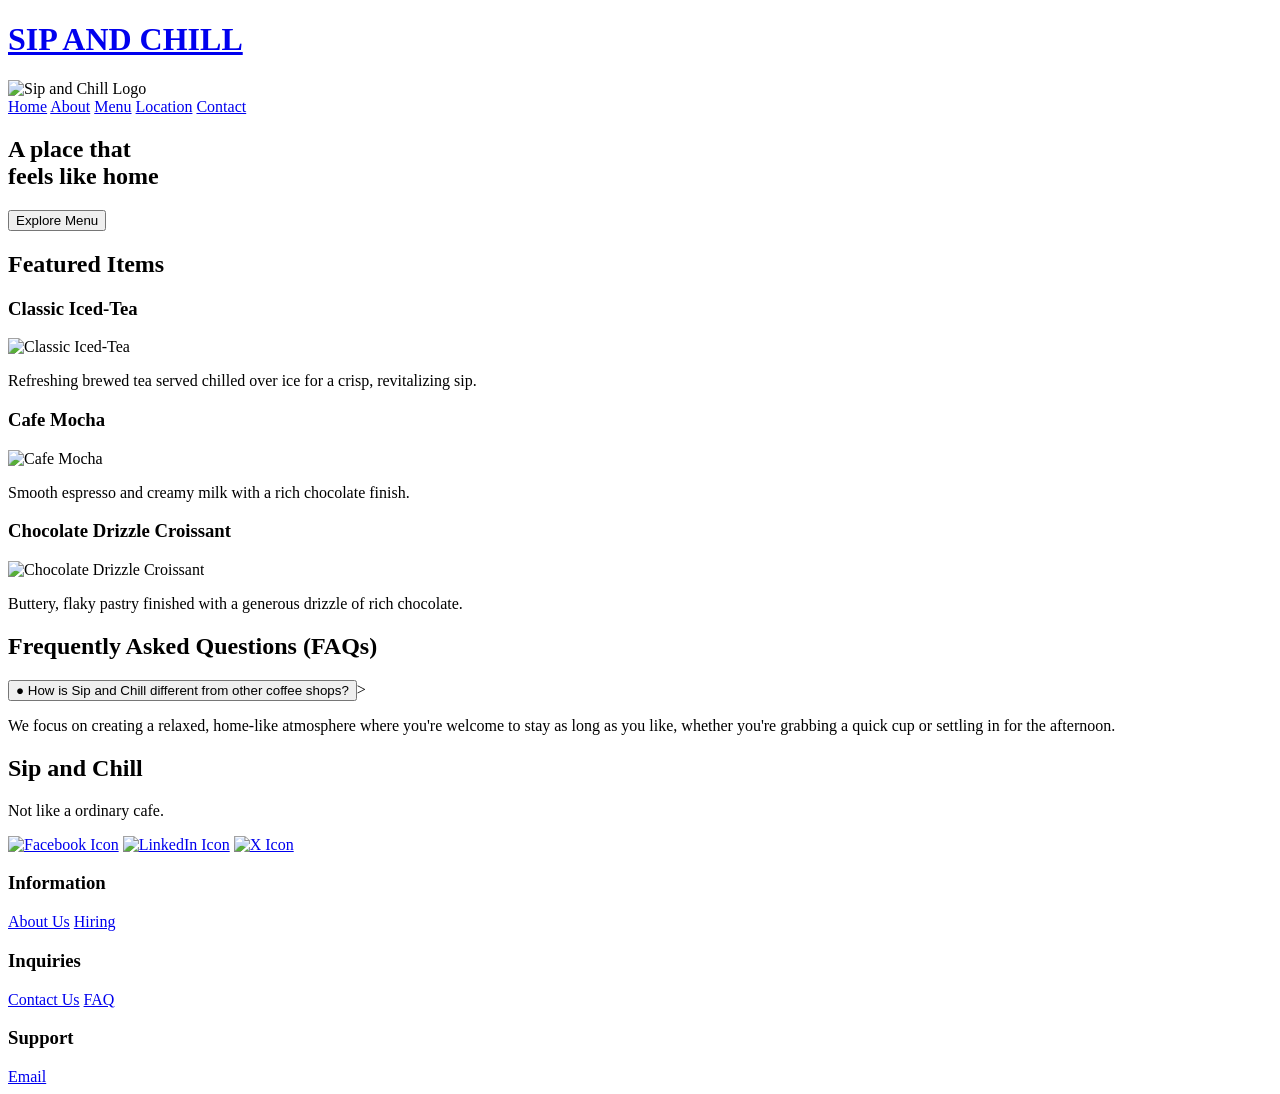
==== index.html @ 415c11a2 "Creating FAQ's" ====
<!DOCTYPE html>
<html lang="en">
<head>
    <meta charset="UTF-8">
    <meta name="viewport" content="width=device-width, initial-scale=1.0">
    <link rel="stylesheet" href="style.css">
    <!-- fonts pare-->
    <link href="https://googleapis.com" rel="stylesheet">

    <title>Home Page</title>
</head>
<body>
    <header>
        <!-- Sip and Chill Logo -->
        <div class="logo">
            <a href="index.html"><h1>SIP AND CHILL</h1></a>
            <img src="Sip_And_Chill_Logo.png" alt="Sip and Chill Logo" class="logo-img">
        </div>
 
        <nav>
            <a href="index.html">Home</a>
            <a href="about.html">About</a>
            <a href="menu.html">Menu</a>
            <a href="location.html">Location</a>
            <a href="contact.html">Contact</a>
        </nav>
    </header>

    <!-- Hero Section, explore menu, p -->
    <section class="hero">
            <div class="content">
                <h2>A place that<br>
                feels like home</h2>

                <a href="menu.html" class="btn"><button>Explore Menu</button></a>
            </div> 
            
    </section>

    <!-- Featured Section -->
    <section class="featured-section">
        <h2>Featured Items</h2>

            <div class="featured-grid">

                <div class="left-items">

                    <div class="item1">

                        <h3>Classic Iced-Tea</h3>
                            <!-- img ng ice tea-->
                            <img src ="" alt="Classic Iced-Tea">
                            <p>Refreshing brewed tea served chilled over ice for a crisp, revitalizing sip.</p>
                    </div>

                    <div class="item2">
                        <h3>Cafe Mocha</h3>
                            <!-- img ng mocha -->
                            <img src="" alt="Cafe Mocha">
                            <p>Smooth espresso and creamy milk with a rich chocolate finish.</p>
                    </div>
                </div>

                <div class="right-items">
                    
                    <div class="item3">
                        <h3>Chocolate Drizzle Croissant</h3>
                            <!-- img ng chocolate drizzle croissant -->
                            <img src="" alt="Chocolate Drizzle Croissant">
                            <p>Buttery, flaky pastry finished with a generous drizzle of rich chocolate.</p>
                    </div>

                </div>

            </div> 
    </section>

    <section class="FAQ">
        <div class="FAQ-header">
            <h2 class="FAQ - title">Frequently Asked Questions (FAQs)</h2>
        </div>

        <div class = "FAQ-list">
            <div class="FAQ-item">

                <button class="FAQ-question">
                    <span class="FAQ-icon">●</span>

                    <span class="Question">How is Sip and Chill different from other coffee shops?</span>
                </button>>

                <div class="FAQ-answer">
                    <p>We focus on creating a relaxed, home-like atmosphere where you're welcome to stay as long as you like, whether you're grabbing a quick cup or settling in for the afternoon.</p>
            </div>
        </div>
    </section>











    
    <!-- Footer -->
    <footer class="footer">
        <div class="brand">
            <h2>Sip and Chill</h2>
            <p>Not like a ordinary cafe.</p>

            <!-- Social Media Icons -->   
            <div class="social Icons">
                <a href="https://facebook.com"><img src="" alt="Facebook Icon"></a>
                <a href="https://linkedin.com"><img src="" alt="LinkedIn Icon"></a>                    
                <a href="https://x.com"><img src="" alt="X Icon"></a>
            </div>
        </div>

        <!-- Footer Links -->
        <div class="Links">
            <div class="column">
                <h3>Information</h3>
                <a href="About.html">About Us</a>
                <a href="https://linkedin.com">Hiring</a>
            </div>

            <div class="column">
                <h3>Inquiries</h3>
                <a href="Contact.html">Contact Us</a>
                <a href="#FAQ">FAQ</a>
            </div>

            <div class="column">
                <h3>Support</h3>
                <a href="Contact.html">Email</a>
            </div>
        </div>
    </footer>
</body>
</html>
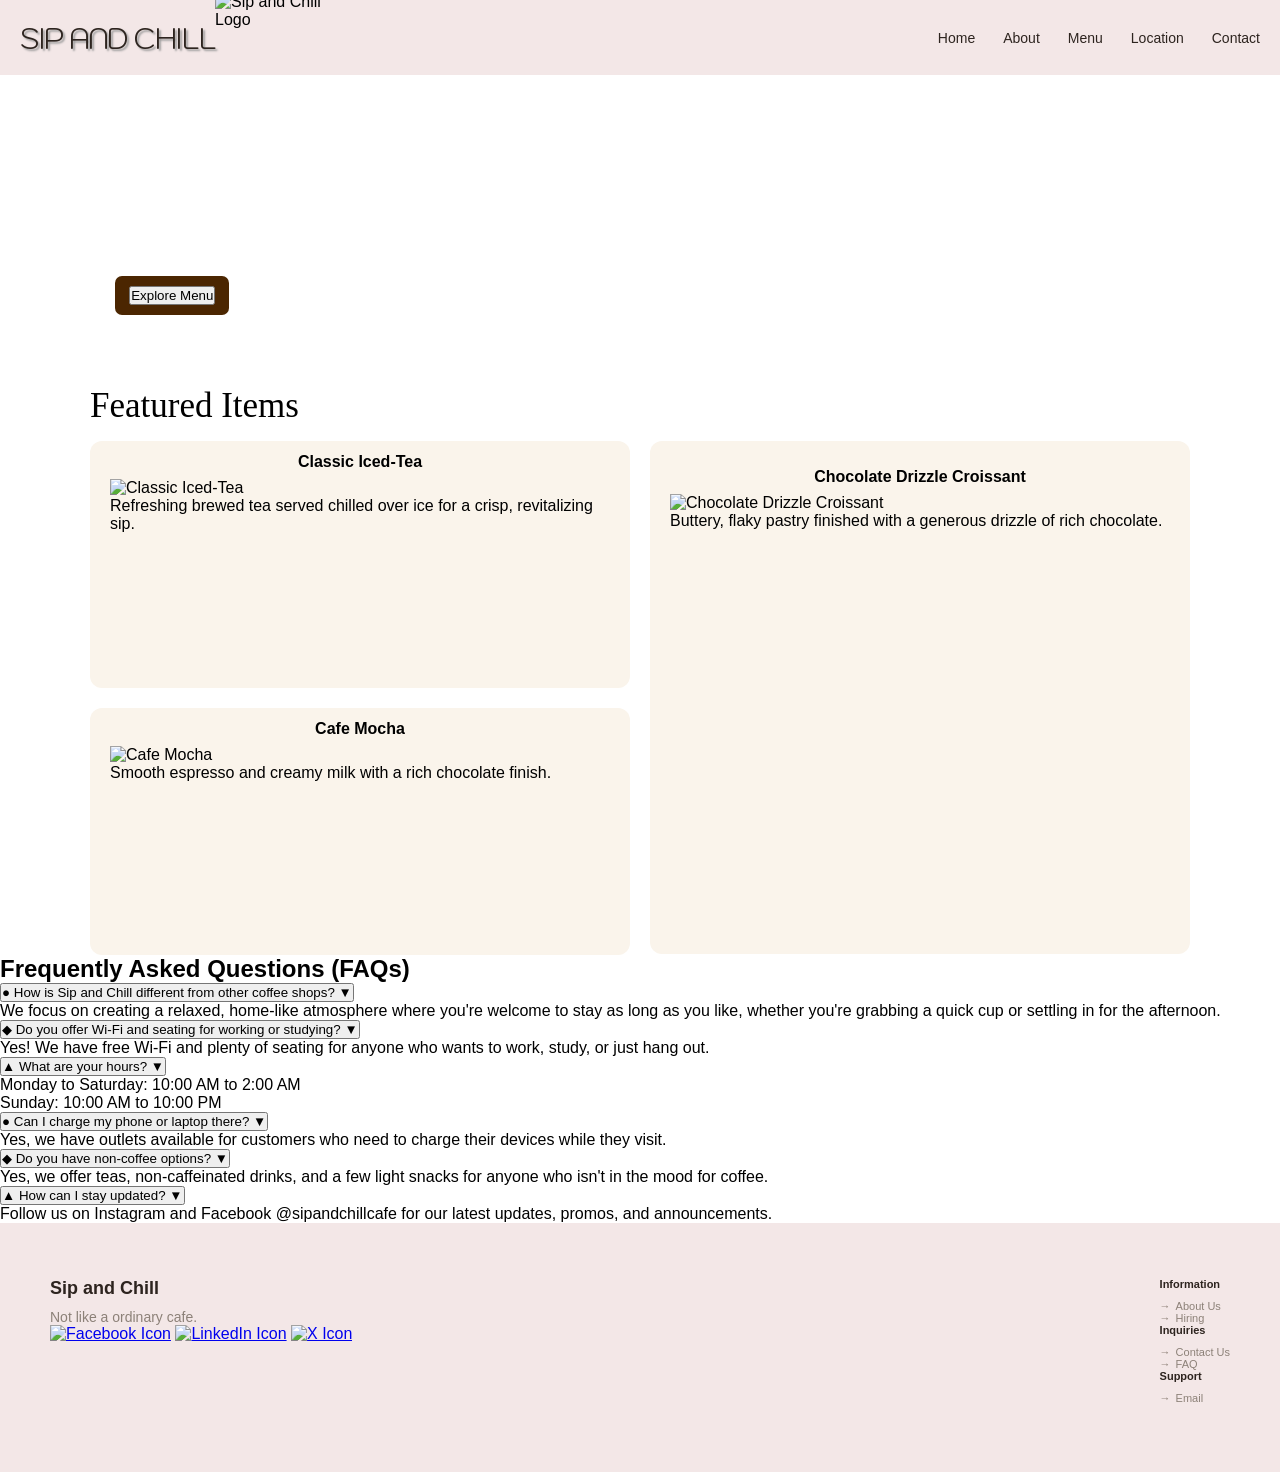
==== commit 10b8f8c9: "updated files including correct fonts and FAQ's" ====
--- a/index.html
+++ b/index.html
@@ -3,10 +3,12 @@
 <head>
     <meta charset="UTF-8">
     <meta name="viewport" content="width=device-width, initial-scale=1.0">
+     <!-- fonts pare -->
+    <link rel="preconnect" href="https://fonts.googleapis.com">
+    <link rel="preconnect" href="https://fonts.gstatic.com" crossorigin>
+    <link href="https://fonts.googleapis.com/css2?family=Inspiration&family=Kodchasan:wght@300&display=swap" rel="stylesheet">
+
     <link rel="stylesheet" href="style.css">
-    <!-- fonts pare-->
-    <link href="https://googleapis.com" rel="stylesheet">
-
     <title>Home Page</title>
 </head>
 <body>
@@ -29,8 +31,8 @@
     <!-- Hero Section, explore menu, p -->
     <section class="hero">
             <div class="content">
-                <h2>A place that<br>
-                feels like home</h2>
+                <h2>A Place that<br>
+                feels like Home</h2>
 
                 <a href="menu.html" class="btn"><button>Explore Menu</button></a>
             </div> 
@@ -39,13 +41,13 @@
 
     <!-- Featured Section -->
     <section class="featured-section">
-        <h2>Featured Items</h2>
+        <h2 class="featured-title">Featured Items</h2>
 
             <div class="featured-grid">
 
                 <div class="left-items">
 
-                    <div class="item1">
+                    <div class="item Iced-Tea">
 
                         <h3>Classic Iced-Tea</h3>
                             <!-- img ng ice tea-->
@@ -53,7 +55,7 @@
                             <p>Refreshing brewed tea served chilled over ice for a crisp, revitalizing sip.</p>
                     </div>
 
-                    <div class="item2">
+                    <div class="item Cafe-Mocha">
                         <h3>Cafe Mocha</h3>
                             <!-- img ng mocha -->
                             <img src="" alt="Cafe Mocha">
@@ -63,10 +65,10 @@
 
                 <div class="right-items">
                     
-                    <div class="item3">
+                    <div class="item Chocolate-Drizzle-Croissant">
                         <h3>Chocolate Drizzle Croissant</h3>
                             <!-- img ng chocolate drizzle croissant -->
-                            <img src="" alt="Chocolate Drizzle Croissant">
+                            <img src="Chocolate_Drizzled_Croissant.jpeg" alt="Chocolate Drizzle Croissant">
                             <p>Buttery, flaky pastry finished with a generous drizzle of rich chocolate.</p>
                     </div>
 
@@ -75,37 +77,117 @@
             </div> 
     </section>
 
+    <!-- FAQ section -->
     <section class="FAQ">
         <div class="FAQ-header">
             <h2 class="FAQ - title">Frequently Asked Questions (FAQs)</h2>
         </div>
 
         <div class = "FAQ-list">
+            <!-- FAQ Item 1 -->
             <div class="FAQ-item">
 
                 <button class="FAQ-question">
                     <span class="FAQ-icon">●</span>
 
                     <span class="Question">How is Sip and Chill different from other coffee shops?</span>
-                </button>>
+
+                    <span class="FAQ-arrow">▼</span>
+                </button>
 
                 <div class="FAQ-answer">
                     <p>We focus on creating a relaxed, home-like atmosphere where you're welcome to stay as long as you like, whether you're grabbing a quick cup or settling in for the afternoon.</p>
-            </div>
-        </div>
+                </div>
+            </div>
+        
+            <!-- FAQ Item 2 -->
+            <div class="FAQ-item">
+                <button class="FAQ-question">
+                    <span class="FAQ-icon">◆</span>
+
+                    <span class="Question">Do you offer Wi-Fi and seating for working or studying?</span>
+                    
+                    <span class="FAQ-arrow">▼</span>
+                </button>
+
+                <div class="FAQ-answer">
+                    <p>Yes! We have free Wi-Fi and plenty of seating for 
+                    anyone who wants to work, study, or just hang out.</p>
+                </div>
+
+            </div>
+
+            <!-- FAQ Item 3 -->
+             <div class="FAQ-item">
+                <button class="FAQ-question">
+                    <span class="FAQ-icon">▲</span>
+
+                    <span class="Question">What are your hours?</span>
+                    
+                    <span class="FAQ-arrow">▼</span>
+                </button>
+
+                <div class="FAQ-answer">
+                    <p>Monday to Saturday: 10:00 AM to 2:00 AM<br>
+                    Sunday: 10:00 AM to 10:00 PM</p>
+                </div>
+
+            </div>
+
+            <!-- FAQ Item 4 -->
+             <div class="FAQ-item">
+                <button class="FAQ-question">
+                    <span class="FAQ-icon">●</span>
+
+                    <span class="Question">Can I charge my phone or laptop there?</span>
+                    
+                    <span class="FAQ-arrow">▼</span>
+                </button>
+
+                <div class="FAQ-answer">
+                    <p> Yes, we have outlets available for customers who
+                    need to charge their devices while they visit.</p>
+                </div>
+            </div>
+
+            <!-- FAQ Item 5 -->
+             <div class="FAQ-item">
+                <button class="FAQ-question">
+                    <span class="FAQ-icon">◆</span>
+
+                    <span class="Question">Do you have non-coffee options?</span>
+                    
+                    <span class="FAQ-arrow">▼</span>
+                </button>
+
+                <div class="FAQ-answer">
+                    <p>Yes, we offer teas, non-caffeinated drinks, and a few
+                    light snacks for anyone who isn't in the mood for coffee.</p>
+                </div>
+            </div>
+
+            <!-- FAQ Item 6 -->
+             <div class="FAQ-item">
+                <button class="FAQ-question">
+                    <span class="FAQ-icon">▲</span>
+
+                    <span class="Question">How can I stay updated?</span>
+                    
+                    <span class="FAQ-arrow">▼</span>
+                </button>
+
+                <div class="FAQ-answer">
+                    <p>Follow us on Instagram and Facebook @sipandchillcafe
+                    for our latest updates, promos, and announcements.</p>
+                </div>
+        </div>
+
+
     </section>
 
 
 
 
-
-
-
-
-
-
-
-    
     <!-- Footer -->
     <footer class="footer">
         <div class="brand">
--- a/style.css
+++ b/style.css
@@ -0,0 +1,225 @@
+*{
+    margin: 0;
+    padding: 0;
+    box-sizing: border-box;
+}
+
+body{
+    font-family: Arial, sans-serif;
+}
+
+    /* Header */
+    header{
+        height: 75px;
+        background-color: #f3e7e7;
+        display: flex;
+        justify-content: space-between;
+        align-items: center;
+        padding: 0 20px;
+    }
+        /* Logo */
+        .logo{
+            display: flex;
+            align-items: center;
+        }
+
+            .logo h1{
+                font-family: 'Kodchasan', sans-serif;
+                font-size: 30px;
+                font-weight: 300;
+                letter-spacing: -2px;
+                text-shadow: 2px 2px 2px #999;
+            }
+
+            .logo a{
+                text-decoration: none;
+                color: #2d241f;
+            }
+            
+            .logo-img{
+                width: 110px;
+                height: 90px;
+                object-fit: contain;
+                align-items: center;
+            }
+        
+        /*navigation bar*/
+        nav{
+            display: flex;
+            gap: 28px;
+        }
+
+                nav a{
+                    text-decoration: none;
+                    color: #2d241f;
+                    font-size: 14px;
+                    padding: 5px 0px;
+                }
+
+                nav a:hover{
+                    color: #8c8178;
+            }
+
+        /* Hero Section */
+        .hero{ 
+            height: 286px;
+            background-image: url('Hero 1.png');
+            background-size: cover;
+            background-position: center;
+            position: relative;
+        }
+            .content{
+                position: absolute;
+                left: 9%;
+                top: 30px;
+            }
+            .hero h2{
+                font-family: 'Inspiration', cursive;
+                font-weight: 400;
+                font-size: 60px;
+                color: white;
+            }
+            .btn{
+                display: inline-block;
+                background-color: #4b2601;
+                color: white;
+                text-decoration: none;
+                border-radius: 7px;
+                margin-top: 19px;
+                padding: 10px 14px;
+            }
+    
+    /* Featured Section */
+    .featured-section{
+        width: 90%;
+        max-width: 1100px;   
+        margin: 25px auto 0; 
+    }
+
+    .featured-title{
+        font-family: Cursive;
+        font-size: 35px;
+        font-weight: normal;
+        margin-bottom: 15px;
+    }
+        /*grid layout for featured items*/
+        .featured-grid{
+            display: grid;
+            grid-template-columns: 1fr 1fr;
+            gap: 20px;
+        }
+
+        .left-items{
+            display: flex;
+            flex-direction: column;
+            gap: 20px;
+        }
+
+        /*card layout for featured items*/
+        .item{
+            background-color: #faf4eb;
+            padding:12px 20px;
+            border-radius: 12px;
+            display: flex;
+            flex-direction: column;
+        }
+
+        /*Iced Tea*/
+        .Iced-Tea{
+            height: 247px;
+        }
+
+        /*mocha*/
+        .Cafe-Mocha{
+            height: 247px;
+        }
+
+        /*chocolate drizzle croissant*/
+        .Chocolate-Drizzle-Croissant{   
+            height: 513px;
+        }   
+
+        /*item title*/  
+        .item h3{
+            text-align: center;
+            font-size: 16px;
+            margin-bottom: 8px;
+        }
+
+        .Chocolate-Drizzle-Croissant h3{
+            margin-top: 15px;
+        }
+            
+
+
+    /* Footer */
+    .footer{
+        background-color: #f3e7e7;
+        min-height: 249px;
+        padding:55px 50px;
+        display: flex;
+        justify-content: space-between;
+    }
+
+        /* Left part of footer */
+        .brand{
+            width: 45%;
+        }
+
+            .brand h2{
+                font-size: 18px;
+                color: #2d241f;
+                margin-bottom: 10px;
+            }
+
+            .brand p{
+                font-size: 14px;
+                color: #8c8178;
+            }
+
+            .social-icons{
+                display: flex;
+                gap:18px;
+                margin-top: 20px; 
+            }
+
+        /* Right part of footer */
+        .links{
+            display: flex;
+            gap: 75px;
+            padding-right: 45px;
+        }
+
+            .column h3{
+                font-size: 11px;
+                color: #2d241f;
+                margin-bottom: 10px;
+            }
+
+            .column a{
+                display: block;
+                text-decoration: none;
+                color: #8c8178;
+                font-size: 11px;
+            }
+
+            .column a::before{
+                content: "→";
+                padding-right: 5px;
+            }
+            .column a:hover{
+                color: #2d241f;
+            }
+    
+
+
+    /* Media Queries */
+
+    /*tablet*/
+    @media (max-width: 768px){
+    }
+    
+    /*mobile*/  
+    @media (max-width: 480px){
+    }   
+        
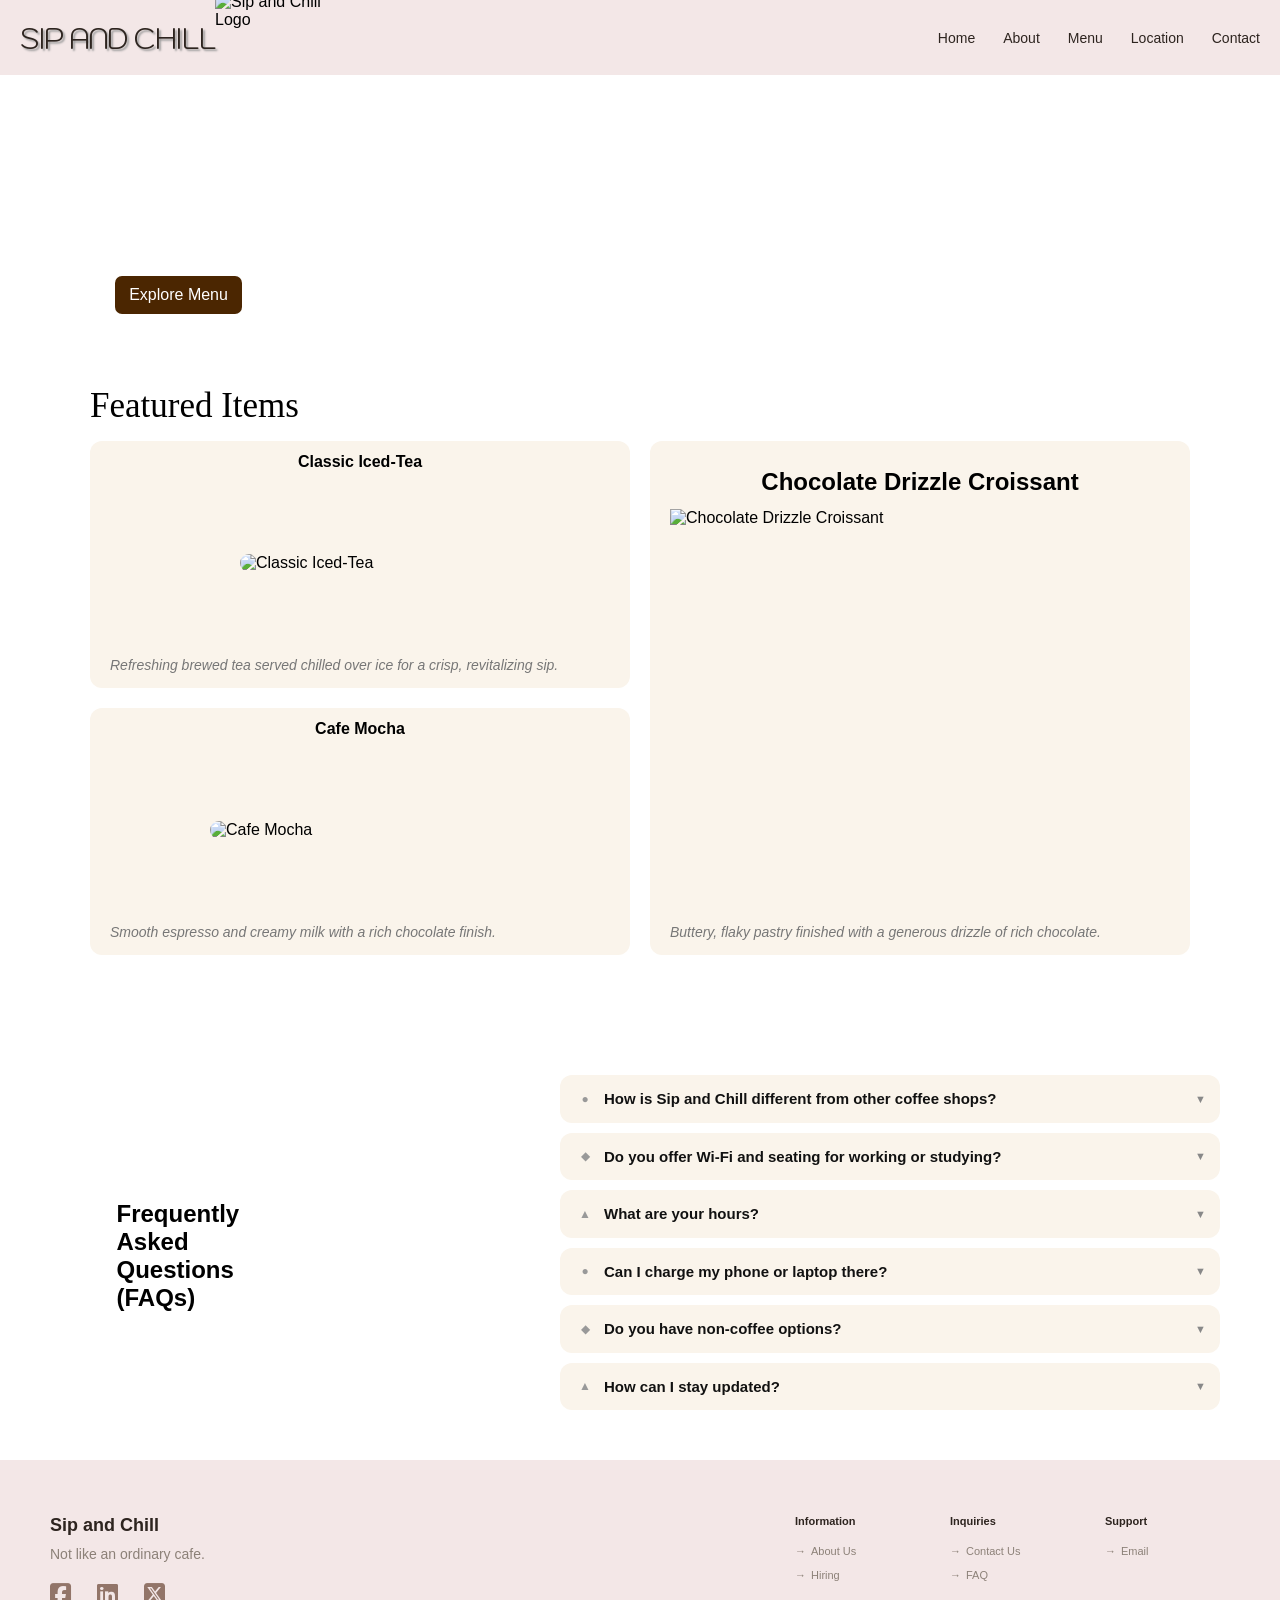
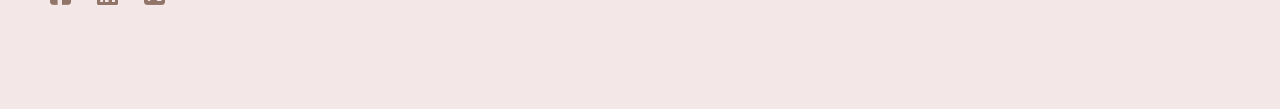
==== commit 3f156aad: "creation of other webpages Finalized the FAQ's sections aswell as the header and footer of each webp" ====
--- a/index.html
+++ b/index.html
@@ -7,8 +7,9 @@
     <link rel="preconnect" href="https://fonts.googleapis.com">
     <link rel="preconnect" href="https://fonts.gstatic.com" crossorigin>
     <link href="https://fonts.googleapis.com/css2?family=Inspiration&family=Kodchasan:wght@300&display=swap" rel="stylesheet">
-
-    <link rel="stylesheet" href="style.css">
+    <!-- icons pare -->
+    <link rel="stylesheet" href="https://cdnjs.cloudflare.com/ajax/libs/font-awesome/6.5.1/css/all.min.css">
+    <link rel="stylesheet" href="index.css">
     <title>Home Page</title>
 </head>
 <body>
@@ -34,7 +35,7 @@
                 <h2>A Place that<br>
                 feels like Home</h2>
 
-                <a href="menu.html" class="btn"><button>Explore Menu</button></a>
+                <a href="menu.html" class="btn">Explore Menu</a>
             </div> 
             
     </section>
@@ -51,19 +52,19 @@
 
                         <h3>Classic Iced-Tea</h3>
                             <!-- img ng ice tea-->
-                            <img src ="" alt="Classic Iced-Tea">
+                            <img src ="classic iced tea.jpg" alt="Classic Iced-Tea">
                             <p>Refreshing brewed tea served chilled over ice for a crisp, revitalizing sip.</p>
                     </div>
 
                     <div class="item Cafe-Mocha">
                         <h3>Cafe Mocha</h3>
                             <!-- img ng mocha -->
-                            <img src="" alt="Cafe Mocha">
+                            <img src="Cafe mocha.jpg" alt="Cafe Mocha">
                             <p>Smooth espresso and creamy milk with a rich chocolate finish.</p>
                     </div>
                 </div>
 
-                <div class="right-items">
+                <div class="right-item">
                     
                     <div class="item Chocolate-Drizzle-Croissant">
                         <h3>Chocolate Drizzle Croissant</h3>
@@ -192,18 +193,24 @@
     <footer class="footer">
         <div class="brand">
             <h2>Sip and Chill</h2>
-            <p>Not like a ordinary cafe.</p>
+            <p>Not like an ordinary cafe.</p>
 
             <!-- Social Media Icons -->   
-            <div class="social Icons">
-                <a href="https://facebook.com"><img src="" alt="Facebook Icon"></a>
-                <a href="https://linkedin.com"><img src="" alt="LinkedIn Icon"></a>                    
-                <a href="https://x.com"><img src="" alt="X Icon"></a>
+            <div class="social-icons">
+                <a href="https://facebook.com">
+                    <i class="fa-brands fa-square-facebook"></i>
+                </a>
+                <a href="https://linkedin.com">
+                    <i class="fa-brands fa-linkedin"></i>
+                </a>                    
+                <a href="https://x.com">
+                    <i class="fa-brands fa-square-x-twitter"></i>
+                </a>
             </div>
         </div>
 
         <!-- Footer Links -->
-        <div class="Links">
+        <div class="links">
             <div class="column">
                 <h3>Information</h3>
                 <a href="About.html">About Us</a>
@@ -222,5 +229,13 @@
             </div>
         </div>
     </footer>
+
+    <script>
+        document.querySelectorAll(".FAQ-question").forEach(button => {
+            button.addEventListener("click", () => {
+                button.parentElement.classList.toggle("active");
+            });
+        });
+    </script>
 </body>
 </html>
--- a/index.css
+++ b/index.css
@@ -0,0 +1,403 @@
+*{
+    margin: 0;
+    padding: 0;
+    box-sizing: border-box;
+}
+
+html{
+    scroll-behavior: smooth;
+}
+
+body{
+    font-family: Arial, sans-serif;
+}
+
+    /* Header */
+    header{
+        height: 75px;
+        background-color: #f3e7e7;
+        display: flex;
+        justify-content: space-between;
+        align-items: center;
+        padding: 0 20px;
+    }
+        /* Logo */
+        .logo{
+            display: flex;
+            align-items: center;
+        }
+
+            .logo h1{
+                font-family: 'Kodchasan', sans-serif;
+                font-size: 30px;
+                font-weight: 300;
+                letter-spacing: -2px;
+                text-shadow: 2px 2px 2px #999;
+            }
+
+            .logo a{
+                text-decoration: none;
+                color: #2d241f;
+            }
+            
+            .logo-img{
+                width: 110px;
+                height: 90px;
+                object-fit: contain;
+                align-items: center;
+            }
+        
+        /*navigation bar*/
+        nav{
+            display: flex;
+            gap: 28px;
+        }
+
+                nav a{
+                    text-decoration: none;
+                    color: #2d241f;
+                    font-size: 14px;
+                    padding: 5px 0px;
+                }
+
+                nav a:hover{
+                    color: #8c8178;
+            }
+
+        /* Hero Section */
+        .hero{ 
+            height: 286px;
+            background-image: url('Hero 1.png');
+            background-size: cover;
+            background-position: center;
+            position: relative;
+        }
+            .content{
+                position: absolute;
+                left: 9%;
+                top: 30px;
+            }
+            .hero h2{
+                font-family: 'Inspiration', cursive;
+                font-weight: 400;
+                font-size: 60px;
+                color: white;
+            }
+            .btn{
+                display: inline-block;
+                background-color: #4b2601;
+                color: white;
+                text-decoration: none;
+                border-radius: 7px;
+                margin-top: 19px;
+                padding: 10px 14px;
+            }
+    
+    /* Featured Section */
+    .featured-section{
+        width: 90%;
+        max-width: 1100px;   
+        margin: 25px auto 0; 
+    }
+
+    .featured-title{
+        font-family: Cursive;
+        font-size: 35px;
+        font-weight: normal;
+        margin-bottom: 15px;
+    }
+        /*grid layout for featured items*/
+        .featured-grid{
+            display: grid;
+            grid-template-columns: 1fr 1fr;
+            gap: 20px;
+        }
+
+        .left-items{
+            display: flex;
+            flex-direction: column;
+            gap: 20px;
+        }
+
+        /*card layout for featured items*/
+        .item{
+            background-color: #faf4eb;
+            padding:12px 20px;
+            border-radius: 12px;
+            display: flex;
+            flex-direction: column;
+        }
+
+        /*Iced Tea*/
+        .Iced-Tea{
+            height: 247px;
+        }
+
+        /*mocha*/
+        .Cafe-Mocha{
+            height: 247px;
+        }
+
+        /*chocolate drizzle croissant*/
+        .Chocolate-Drizzle-Croissant{   
+            height: 514px;
+            
+        }   
+
+        /*item title*/  
+        .item h3{
+            text-align: center;
+            font-size: 16px;
+            margin-bottom: 8px;
+        }
+
+        .Chocolate-Drizzle-Croissant h3{
+            margin-top: 15px;
+            font-size: 24px;
+        }
+
+        /*images for featured items*/
+        .item img{
+            object-fit: contain;
+            display: block;
+            margin: auto;
+        }
+
+        .Iced-Tea img{
+            width: 48%;
+            border-radius: 10px;
+        }
+
+        .Cafe-Mocha img{
+            width: 60%;
+            border-radius: 10px;
+        }
+
+        .Chocolate-Drizzle-Croissant img{
+            width: 100%;
+            max-height: 400px;
+            height: 400px;
+        }
+            
+        /*item description*/
+        .item p{    
+            font-size: 14px;
+            color: #777;
+            font-style: italic;
+            line-height: 1.4;
+            margin-top: 10px;
+
+        }
+
+        .Chocolate-Drizzled-Croissant p{
+            font-size: 13px;
+            margin-top: 10px;
+        }
+    
+        /*FAQ Section*/
+    .FAQ {
+        width: 90%;
+        max-width: 1100px;
+        margin: 120px auto 50px;
+        display: grid;
+        grid-template-columns: 40% 60%;
+        gap: 30px;
+        align-items: start;
+    }
+
+        .FAQ-header {
+            padding: 5px;
+        }
+
+        .FAQ-title {
+            font-size: 35px;
+            font-weight: 700;
+            line-height: 1.1;
+            max-width: 300px;
+            margin: 0;
+        }
+
+        .FAQ-list {
+            display: flex;
+            flex-direction: column;
+            gap: 10px;
+        }
+
+        .FAQ-item {
+            background-color: #faf4eb;
+            border-radius: 12px;
+            overflow: hidden;
+            transition: background-color 0.2s ease;
+        }
+
+        .FAQ-question {
+            width: 100%;
+            border: none;
+            outline: none;
+            background-color: transparent;
+            padding: 14px;
+            display: flex;
+            align-items: center;
+            text-align: left;
+            cursor: pointer;
+            font-family: Arial, sans-serif;
+            color: #111;
+        }
+
+        .FAQ-icon {
+            width: 22px;
+            min-width: 22px;
+            color: #999;
+            font-size: 12px;
+            display: flex;
+            align-items: center;
+            justify-content: center;
+
+            margin-right: 8px;
+        }
+
+        .Question {
+            flex: 1;
+            font-size: 15px;
+            font-weight: 700;
+            line-height: 1.3;
+        }
+
+        .FAQ-arrow {
+            font-size: 11px;
+            color: #888;
+            margin-left: 10px;
+            transition: transform 0.3s ease;
+        }
+
+        .FAQ-answer {
+            max-height: 0;
+            overflow: hidden;
+            padding: 0 20px;
+            opacity: 0;
+            transition:
+                max-height 0.35s ease,
+                opacity 0.25s ease,
+                padding 0.35s ease;
+        }
+
+
+        .FAQ-answer p {
+            margin: 0;
+            padding-left: 30px;
+            padding-bottom: 15px;
+            color: #666;
+            font-size: 12px;
+            line-height: 1.5;
+        }
+
+        .FAQ-item.active .FAQ-answer {
+            max-height: 200px;
+            opacity: 1;
+            padding-top: 0;
+        }
+
+
+        .FAQ-item.active .FAQ-arrow {
+            transform: rotate(180deg);
+        }
+
+        .FAQ-question:hover {
+            background-color: #f7ede0;
+        }
+
+
+
+
+
+
+
+    /* Footer */
+    .footer{
+        background-color: #f3e7e7;
+        min-height: 249px;
+        padding:55px 50px;
+        display: flex;
+        justify-content: space-between;
+        align-items: flex-start;
+    }
+
+        /* Left part of footer */
+        .brand{
+            width: 45%;
+        }
+
+            .brand h2{
+                font-size: 18px;
+                color: #2d241f;
+                margin-bottom: 10px;
+            }
+
+            .brand p{
+                font-size: 14px;
+                color: #8c8178;
+            }
+
+            .social-icons{
+                display: flex;
+                gap:18px;
+                margin-top: 20px; 
+            }
+
+            .social-icons a {
+                text-decoration: none;
+                margin-right: 8px;
+            }
+
+            .social-icons i {
+                font-size: 1.5rem;
+                color: #927569; 
+            }       
+
+        /* Right part of footer */
+        .links{
+            display: flex;
+            gap: 75px;
+            flex-direction: row;
+            padding-right: 45px;
+            flex-shrink: 0;
+        }
+
+            .column{
+                min-width: 80px;
+            }
+            .column h3{
+                font-size: 11px;
+                color: #2d241f;
+                margin-bottom: 18px;
+                font-weight: 600;
+            }
+
+            .column a{
+                display: block;
+                text-decoration: none;
+                color: #8c8178;
+                font-size: 11px;
+                margin-bottom: 12px;
+            }
+
+            .column a::before{
+                content: "→";
+                padding-right: 5px;
+            }
+            .column a:hover{
+                color: #2d241f;
+            }
+    
+
+
+    /* Media Queries */
+
+    /*tablet*/
+    @media (max-width: 768px){
+    }
+    
+    /*mobile*/  
+    @media (max-width: 480px){
+    }   
+        
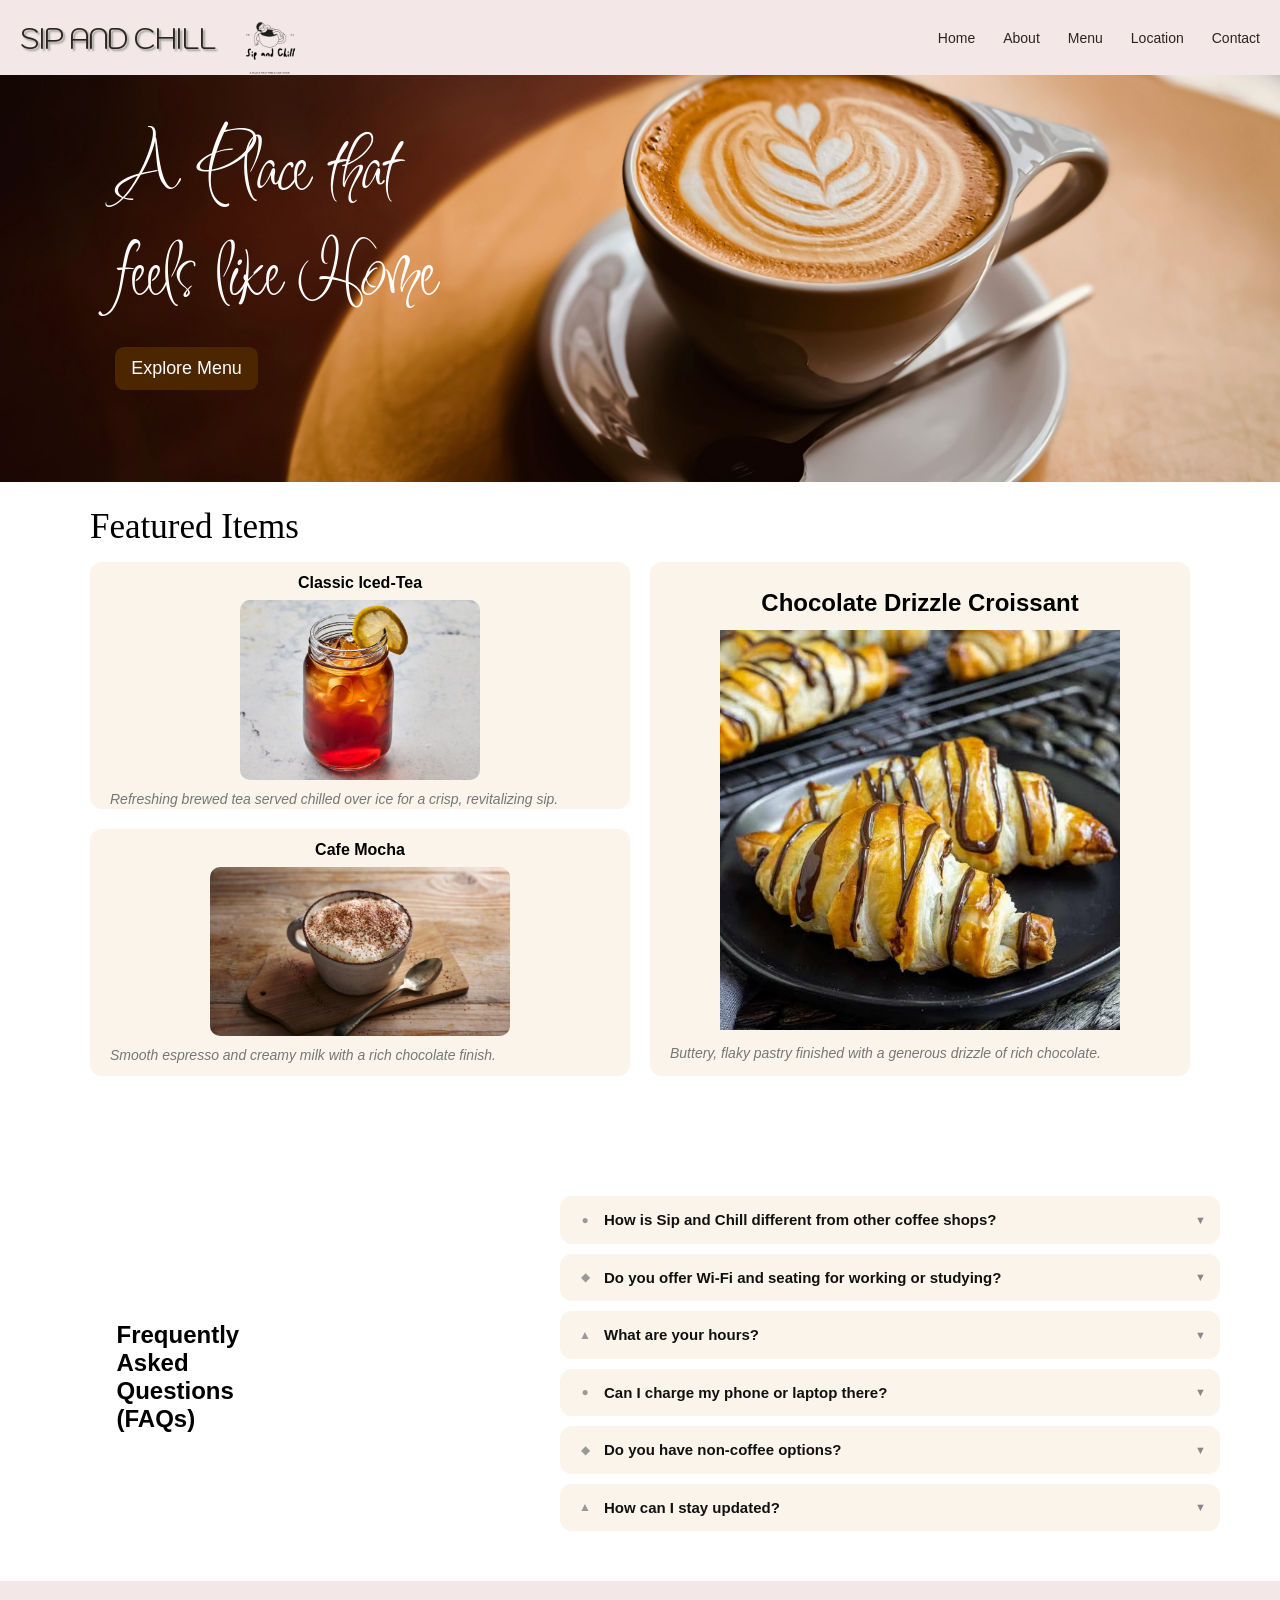
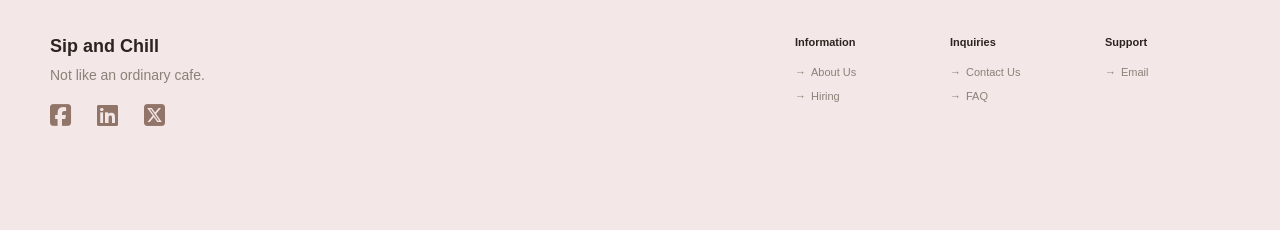
==== commit cd553184: "responsive hero and burger enhanced the hero section to adjust based on the device used as well as f" ====
--- a/index.html
+++ b/index.html
@@ -20,6 +20,7 @@
             <img src="Sip_And_Chill_Logo.png" alt="Sip and Chill Logo" class="logo-img">
         </div>
  
+        <!--Laptop-->
         <nav>
             <a href="index.html">Home</a>
             <a href="about.html">About</a>
@@ -27,6 +28,22 @@
             <a href="location.html">Location</a>
             <a href="contact.html">Contact</a>
         </nav>
+
+        <!-- Tablet and Phone -->
+        <div class="nav2">
+            <button class="list-button" onclick="toggleMenu()">
+                ☰
+            </button>
+
+            <div class="dropdown-list" id="dropdownList">
+                <a href="index.html">HOME</a>
+                <a href="about.html">ABOUT</a>
+                <a href="menu.html">MENU</a>
+                <a href="location.html">LOCATION</a>
+                <a href="contact.html">CONTACT</a>
+            </div>
+        </div>
+
     </header>
 
     <!-- Hero Section, explore menu, p -->
@@ -81,7 +98,7 @@
     <!-- FAQ section -->
     <section class="FAQ">
         <div class="FAQ-header">
-            <h2 class="FAQ - title">Frequently Asked Questions (FAQs)</h2>
+            <h2 class="FAQ - title">Frequently Asked <br>Questions (FAQs)</h2>
         </div>
 
         <div class = "FAQ-list">
@@ -230,12 +247,25 @@
         </div>
     </footer>
 
+    <!-- JavaScript for dropdown menu and FAQ toggle -->
     <script>
+        <!--nav-->
+        function toggleMenu() {
+            const menu = document.getElementById("dropdownList");
+
+            if (menu.style.display === "block") {
+                menu.style.display = "none";
+            } else {
+                menu.style.display = "block";
+            }
+        }
+        <!--faq drop-->
         document.querySelectorAll(".FAQ-question").forEach(button => {
             button.addEventListener("click", () => {
                 button.parentElement.classList.toggle("active");
             });
         });
     </script>
+
 </body>
 </html>
--- a/index.css
+++ b/index.css
@@ -47,7 +47,7 @@
                 align-items: center;
             }
         
-        /*navigation bar*/
+        /*nav laptop*/
         nav{
             display: flex;
             gap: 28px;
@@ -57,30 +57,76 @@
                     text-decoration: none;
                     color: #2d241f;
                     font-size: 14px;
-                    padding: 5px 0px;
                 }
 
                 nav a:hover{
                     color: #8c8178;
-            }
+                }
+
+                nav a:active{
+                    color: #4B2601;
+                    border-bottom: 4px solid #0088cc;
+                }
+        
+        /*nav phone*/
+        .nav2{
+                display: none;
+                position: relative;
+            }
+
+            .list-button{
+                background: none;
+                border: none;
+                font-size: 28px;
+                cursor: pointer;
+                color:#4B2601;
+            }
+
+            .dropdown-list {
+                display: none;
+                position: absolute;
+                right: 0;
+                top: 40px;
+                background-color: #ffffff;
+                width: 160px;
+                box-shadow: 0 4px 10px rgba(0, 0, 0, 0.15);
+                z-index: 100;
+            }
+
+            .dropdown-list a {
+                display: block;
+                padding: 14px 18px;
+                text-decoration: none;
+                color: #776e67;
+                font-size: 13px;
+            }
+
+            .dropdown-list a:hover {
+                background-color: #FCF5EC;
+                color: #4B2601;
+            }
+
 
         /* Hero Section */
         .hero{ 
-            height: 286px;
+            width: 100%;
+            aspect-ratio: 1280 / 407;
             background-image: url('Hero 1.png');
+            background-position: center 40%;
             background-size: cover;
-            background-position: center;
+            background-repeat: no-repeat;
             position: relative;
         }
             .content{
                 position: absolute;
                 left: 9%;
-                top: 30px;
+                top: 10%;
             }
             .hero h2{
                 font-family: 'Inspiration', cursive;
                 font-weight: 400;
                 font-size: 60px;
+                font-size: clamp(26px, 6.5vw, 110px);
                 color: white;
             }
             .btn{
@@ -88,11 +134,13 @@
                 background-color: #4b2601;
                 color: white;
                 text-decoration: none;
-                border-radius: 7px;
-                margin-top: 19px;
-                padding: 10px 14px;
+                font-size: clamp(11px, 1.4vw, 22px);
+                border-radius: 0.5em;
+                margin-top: 1.2em;
+                padding: 0.6em 0.9em;
             }
     
+            
     /* Featured Section */
     .featured-section{
         width: 90%;
@@ -100,12 +148,12 @@
         margin: 25px auto 0; 
     }
 
-    .featured-title{
-        font-family: Cursive;
-        font-size: 35px;
-        font-weight: normal;
-        margin-bottom: 15px;
-    }
+        .featured-title{
+            font-family: Cursive;
+            font-size: 35px;
+            font-weight: normal;
+            margin-bottom: 15px;
+        }
         /*grid layout for featured items*/
         .featured-grid{
             display: grid;
@@ -194,7 +242,8 @@
             margin-top: 10px;
         }
     
-        /*FAQ Section*/
+    
+    /*FAQ Section*/
     .FAQ {
         width: 90%;
         max-width: 1100px;
@@ -305,7 +354,7 @@
         .FAQ-question:hover {
             background-color: #f7ede0;
         }
-
+    
 
 
 
@@ -395,9 +444,146 @@
 
     /*tablet*/
     @media (max-width: 768px){
+
+        .footer{
+            flex-direction: column;
+            gap: 40px;
+            padding: 40px 30px;
+        }
     }
     
     /*mobile*/  
     @media (max-width: 480px){
+        body{
+            width: 100%;
+            max-width: 100%;
+            overflow-x: hidden;
+        }
+        /*header, nav, and hero*/
+        header {
+        height: 65px;
+        padding: 0 12px;
+        }
+
+        .hero{
+            aspect-ratio: 4 / 3;
+        }
+        .hero h2{
+            font-size: clamp(24px, 10vw, 44px);
+        }
+        .btn{
+            font-size: clamp(11px, 3.4vw, 15px);
+        }
+
+        .logo h1 {
+            font-size: 22px;
+            letter-spacing: -1px;
+        }
+
+            .logo-img {
+                width: 55px;
+                height: 55px;
+            }
+
+        nav {
+            display: none;
+        }
+
+        .nav2 {
+            display: block;
+        }
+
+            .dropdown-list {
+                width: 150px;
+            }
+
+
+        /*featured*/
+        .featured-section{
+            width: auto;
+            margin: 20px 12px;
+        }
+            .featured-grid{
+                grid-template-columns: 1fr 1fr;
+                gap: 10px;
+            }
+
+            .item{
+                min-height: 0;
+                padding: 10px;
+            }
+
+            .Iced-Tea,
+            .Cafe-Mocha{
+                height: auto;
+                min-height: 220px;
+            }
+
+            .Iced-Tea img{
+                height: auto;
+                min-width: 140px;
+            }
+            .Cafe-Mocha img{
+                height: auto;
+                min-width: 140px;
+            }
+
+            .Chocolate-Drizzle-Croissant{
+                height: auto;
+                min-height: 460px;
+            }
+
+            .Chocolate-Drizzle-Croissant img{
+                width: 100%;
+                height: auto;
+                max-height: 300px;
+            }
+
+            .item p{
+                overflow-wrap: break-word;
+                font-size: 12px;
+            }
+
+        /*faq*/
+        .FAQ{
+            width: auto;
+            margin: 40px 12px;
+            grid-template-columns: 1fr;
+            gap: 20px;
+        }
+
+            .FAQ-title{
+                font-size: 26px;
+            }
+
+            
+
+
+
+        
+
+        /*footer*/
+        .footer {
+            min-height: auto;
+            padding: 30px 20px;
+            flex-direction: column;
+            gap: 30px;
+        }
+
+            .brand {
+                width: 100%;
+            }
+
+            .links {
+                width: 100%;
+                padding-right: 0;
+                display: flex;
+                flex-wrap: wrap;
+                gap: 25px;
+            }
+
+            .column {
+                min-width: 75px;
+            }
     }   
         
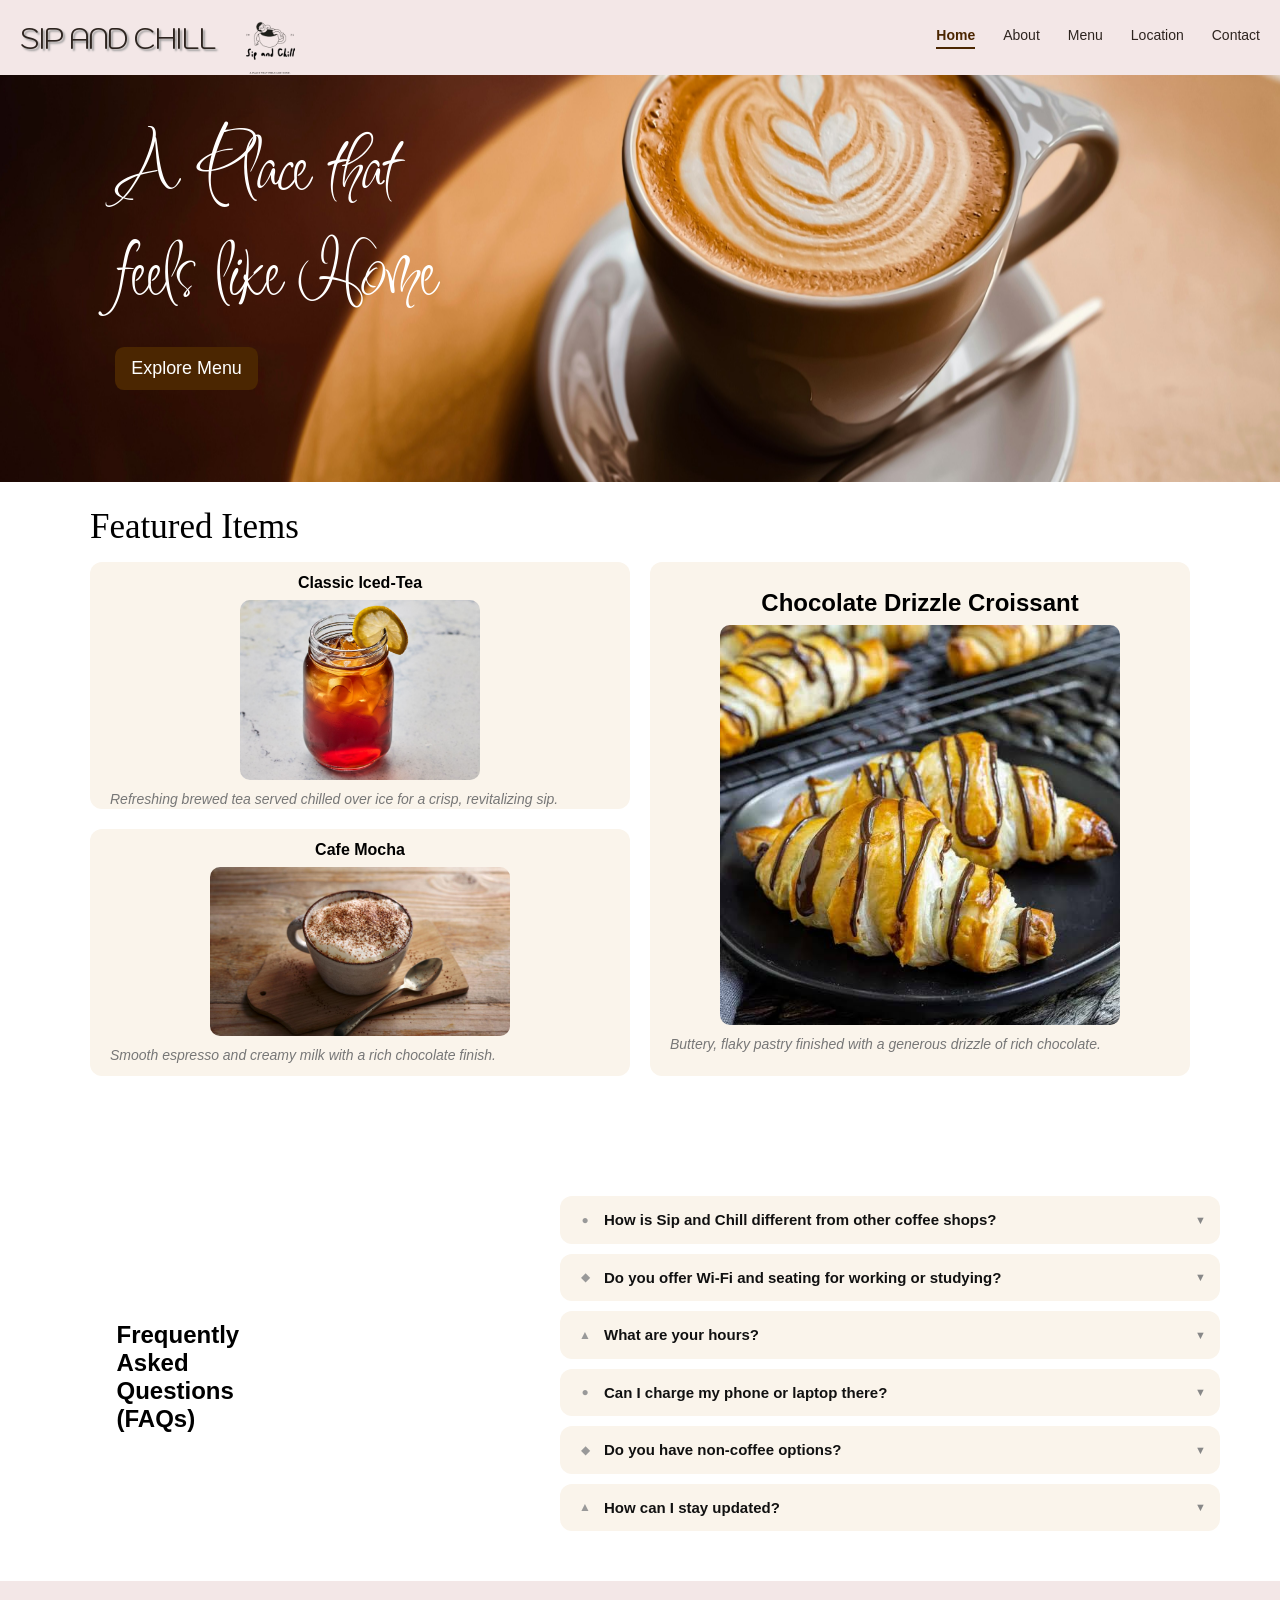
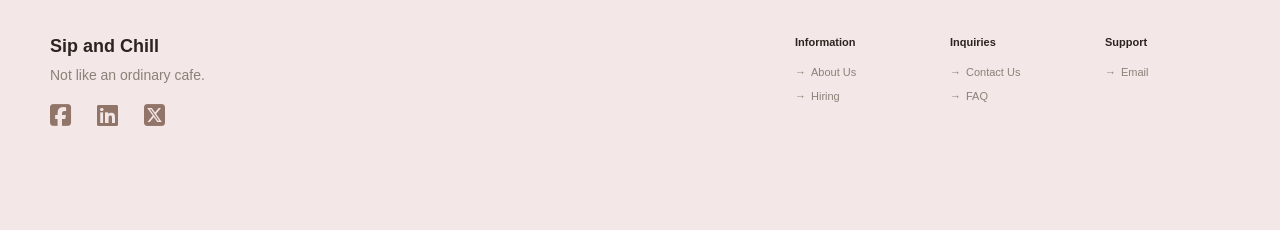
==== commit fc1be4a9: "90 % DONE fully optimized and finalized consistencies of all elements and added the menu page" ====
--- a/index.html
+++ b/index.html
@@ -22,7 +22,7 @@
  
         <!--Laptop-->
         <nav>
-            <a href="index.html">Home</a>
+            <a href="index.html" class="current">Home</a>
             <a href="about.html">About</a>
             <a href="menu.html">Menu</a>
             <a href="location.html">Location</a>
@@ -36,7 +36,7 @@
             </button>
 
             <div class="dropdown-list" id="dropdownList">
-                <a href="index.html">HOME</a>
+                <a href="index.html" class="current">HOME</a>
                 <a href="about.html">ABOUT</a>
                 <a href="menu.html">MENU</a>
                 <a href="location.html">LOCATION</a>
@@ -96,7 +96,7 @@
     </section>
 
     <!-- FAQ section -->
-    <section class="FAQ">
+    <section class="FAQ" id="FAQ">
         <div class="FAQ-header">
             <h2 class="FAQ - title">Frequently Asked <br>Questions (FAQs)</h2>
         </div>
--- a/index.css
+++ b/index.css
@@ -67,6 +67,13 @@
                     color: #4B2601;
                     border-bottom: 4px solid #0088cc;
                 }
+
+                nav a.current{
+                    color: #4B2601;
+                    font-weight: 700;
+                    border-bottom: 2px solid #4B2601;
+                    padding-bottom: 4px;
+                }
         
         /*nav phone*/
         .nav2{
@@ -106,6 +113,12 @@
                 color: #4B2601;
             }
 
+            .dropdown-list a.current{
+                background-color: #FCF5EC;
+                color: #4B2601;
+                font-weight: 700;
+            }
+
 
         /* Hero Section */
         .hero{ 
@@ -208,7 +221,7 @@
         .item img{
             object-fit: contain;
             display: block;
-            margin: auto;
+            margin: 0 auto;
         }
 
         .Iced-Tea img{
@@ -222,9 +235,12 @@
         }
 
         .Chocolate-Drizzle-Croissant img{
-            width: 100%;
-            max-height: 400px;
-            height: 400px;
+            width: 400px;
+            max-width: 100%;
+            height: auto;
+            aspect-ratio: 1 / 1;
+            object-fit: cover;
+            border-radius: 10px;
         }
             
         /*item description*/
@@ -357,10 +373,6 @@
     
 
 
-
-
-
-
     /* Footer */
     .footer{
         background-color: #f3e7e7;
@@ -466,10 +478,11 @@
         }
 
         .hero{
-            aspect-ratio: 4 / 3;
+            aspect-ratio: 16 / 9;
+            background-position: center 40%;
         }
         .hero h2{
-            font-size: clamp(24px, 10vw, 44px);
+            font-size: clamp(24px, 9vw, 42px);
         }
         .btn{
             font-size: clamp(11px, 3.4vw, 15px);
@@ -504,44 +517,44 @@
             margin: 20px 12px;
         }
             .featured-grid{
-                grid-template-columns: 1fr 1fr;
-                gap: 10px;
+                grid-template-columns: 1fr;
+                gap: 14px;
             }
 
             .item{
-                min-height: 0;
-                padding: 10px;
+                padding: 12px 16px 16px;
             }
 
             .Iced-Tea,
-            .Cafe-Mocha{
-                height: auto;
-                min-height: 220px;
-            }
-
-            .Iced-Tea img{
-                height: auto;
-                min-width: 140px;
-            }
-            .Cafe-Mocha img{
-                height: auto;
-                min-width: 140px;
-            }
-
+            .Cafe-Mocha,
             .Chocolate-Drizzle-Croissant{
                 height: auto;
-                min-height: 460px;
-            }
-
+                min-height: 0;
+            }
+
+            .item h3,
+            .Chocolate-Drizzle-Croissant h3{
+                font-size: 16px;
+                margin-top: 0;
+                margin-bottom: 10px;
+            }
+
+            .Iced-Tea img,
+            .Cafe-Mocha img,
             .Chocolate-Drizzle-Croissant img{
-                width: 100%;
+                width: 65%;
+                min-width: 0;
                 height: auto;
-                max-height: 300px;
+                aspect-ratio: 4 / 3;
+                max-height: none;
+                object-fit: cover;
+                border-radius: 10px;
             }
 
             .item p{
+                font-size: 12px;
+                margin-top: 12px;
                 overflow-wrap: break-word;
-                font-size: 12px;
             }
 
         /*faq*/
@@ -556,11 +569,6 @@
                 font-size: 26px;
             }
 
-            
-
-
-
-        
 
         /*footer*/
         .footer {
